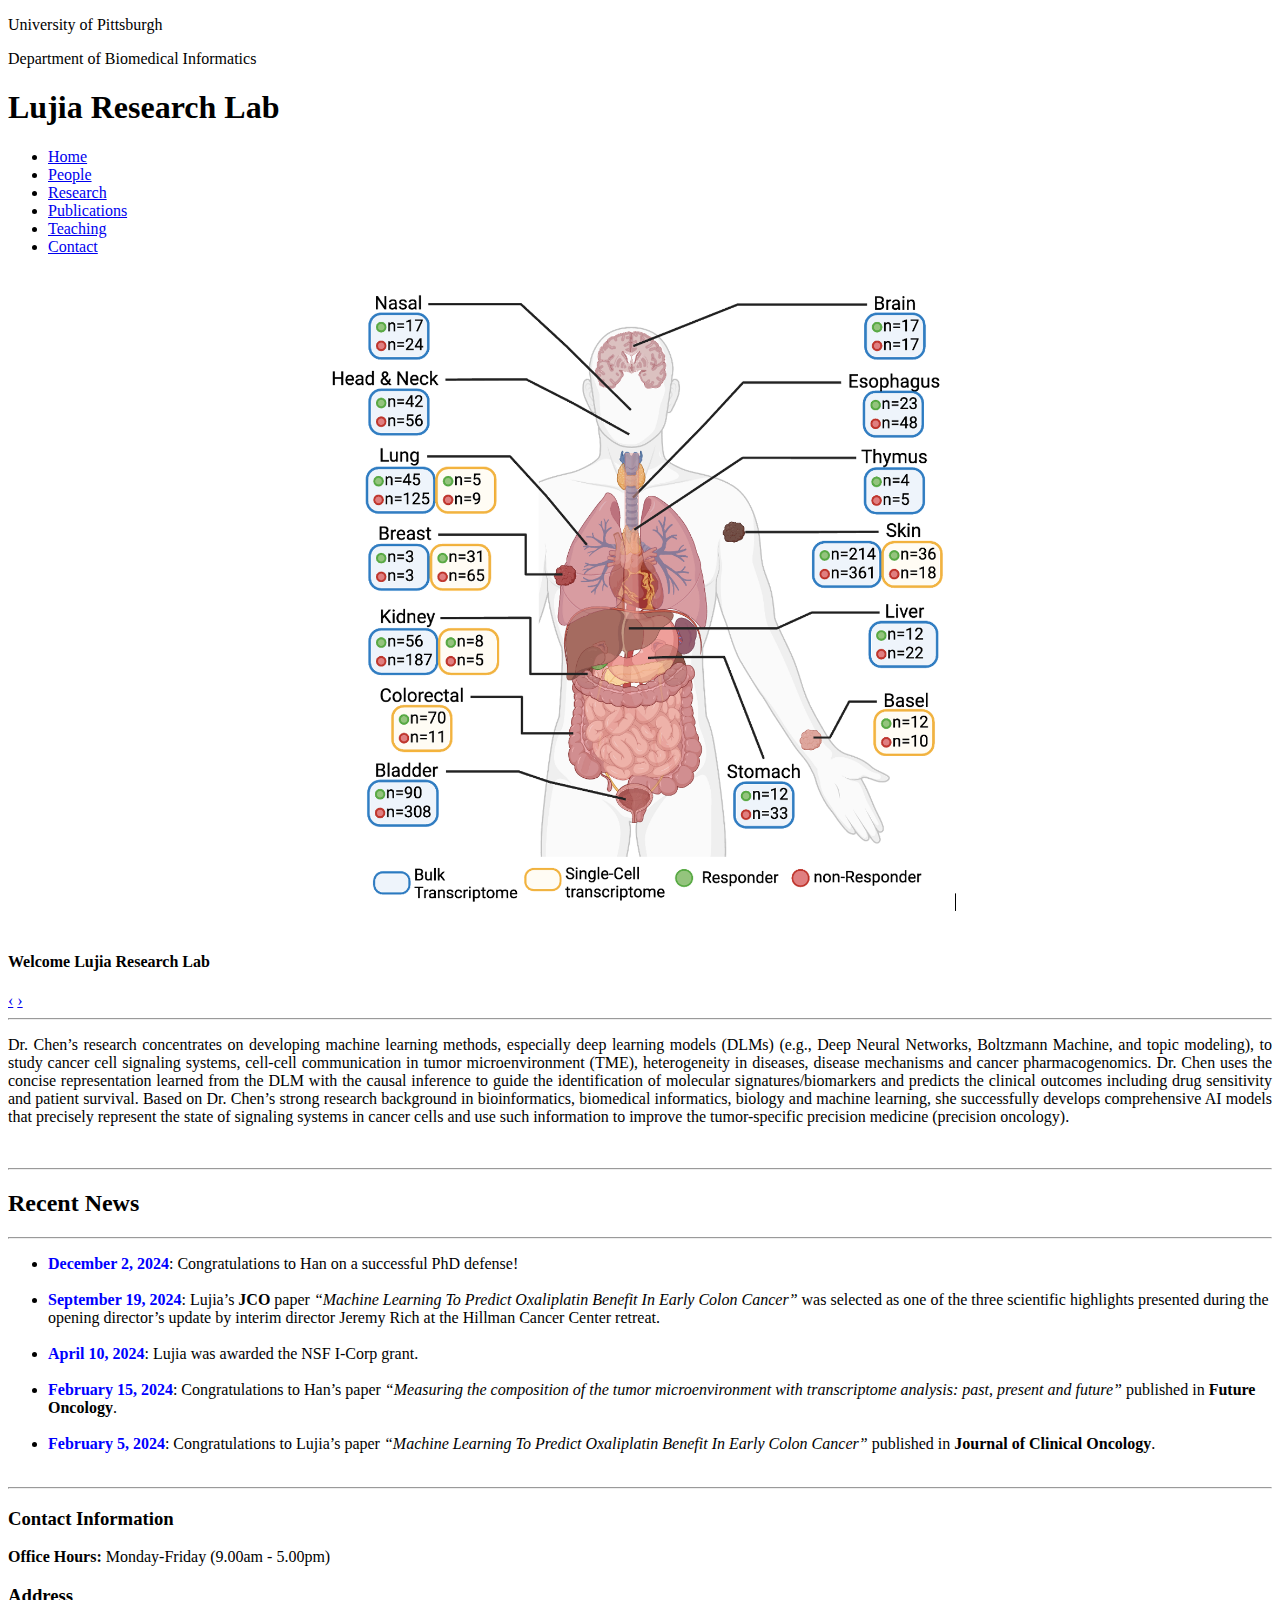
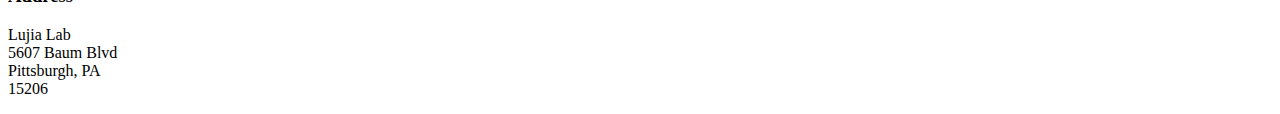
==== index.html @ 03060997 "clean up first version" ====
<!DOCTYPE html>
<html lang="en">
   <head>
      <meta charset="utf-8">
      <title>Lujia Research Lab </title>
      <meta name="viewport" content="width=device-width, initial-scale=1.0">
      <meta name="description" content="Research Lab, Home, University of Pittsburgh">
      <meta name="author" content="">
      <!-- Le styles -->
      <link href="css/bootstrap.min.css" rel="stylesheet">
      <link href="css/bootstrap-responsive.min.css" rel="stylesheet">
      <link href="css/theme.css" rel="stylesheet">
      <style>
         .highlight {
             color: blue;
             font-weight: bold;
         }
     </style>
   </head>
   <body>
      <div class="container">
         <header class="jumbotron subhead" id="overview">
            <p class="lead"> University of Pittsburgh </p>
            <p> Department of Biomedical Informatics</p>
            <h1>Lujia Research Lab</h1>
         </header>
         <div class="masthead">
            <div class="navbar">
               <div class="navbar-inner">
                  <div class="container">
                     <ul class="nav">
                        <li class="active"><a href="#">Home</a></li>
                        <li><a href="people.html">People</a></li>
                        <li><a href="research.html">Research</a></li>
                        <li><a href="publications.html">Publications</a></li>
                        <li><a href="teaching.html">Teaching</a></li>
                        <li><a href="contact.html">Contact</a></li>
                     </ul>
                  </div>
               </div>
            </div>
         </div>
         <div class="row-fluid">
            <div class="span12">
               <div id="main-carousel" class="carousel slide">
                  <div class="carousel-inner">
                     <div class="item active">
                        <div style="text-align: center;">
                           <img src="images/feature.png" class="carousel-image" alt="" style="width: 50%; height: auto;">
                        </div>                      
                        <div class="carousel-caption">
                           <h4>Welcome Lujia Research Lab</h4>
                           <!-- -->
                           <p></p>
                        </div>
                     </div>
                     <!-- <div class="item">
                        <img src="images/microscope-crop1.JPG" class="carousel-image" alt="">
                        <div class="carousel-caption">
                           <h4>Lab Photos</h4>
                           <p></p>
                        </div>
                     </div>
                     <div class="item">
                        <img src="images/building-crop1.JPG" class="carousel-image" alt="">
                        <div class="carousel-caption">
                           <h4>Main Building Photo</h4>
                           <p></p>
                        </div> -->
                     </div>
                  </div>
                  <a class="left carousel-control" href="#main-carousel" data-slide="prev">‹</a>
                  <a class="right carousel-control" href="#main-carousel" data-slide="next">›</a>
               </div>
            </div>
         </div>
         <hr>
         <div class="container-fluid">
            <div class="row-fluid marketing">
               <div class="span12">
                  <p style="text-align: justify;">
                     Dr. Chen’s research concentrates on developing
machine learning methods, especially deep learning
models (DLMs) (e.g., Deep Neural Networks,
Boltzmann Machine, and topic modeling), to study
cancer cell signaling systems, cell-cell communication
in tumor microenvironment (TME), heterogeneity in
diseases, disease mechanisms and cancer
pharmacogenomics. Dr. Chen uses the concise
representation learned from the DLM with the causal
inference to guide the identification of molecular
signatures/biomarkers and predicts the clinical
outcomes including drug sensitivity and patient survival.
Based on Dr. Chen’s strong research background in
bioinformatics, biomedical informatics, biology and
machine learning, she successfully develops
comprehensive AI models that precisely represent the
state of signaling systems in cancer cells and use such
information to improve the tumor-specific precision
medicine (precision oncology).
                  </p>
                  <br/>
               </div>
               <div class="row-fluid">
                  <hr>
                  <h2 class="centered">Recent News</h2>
                  <hr>
               </div>

               <!-- <div class="span4 feature-item">
                  <h5> <span class="date">April 20, 2019</span> </h5>
                  <h4 class="feature-heading">
                     <a href="https://unsplash.com/photos/rTZW4f02zY8">
                     Tincidunt tortor aliquam nulla facilisi. Nunc scelerisque viverra mauris in
                     </a>
                  </h4>
                  <hr>
                  <div class="centered">
                     <a href="https://unsplash.com/photos/rTZW4f02zY8">
                     <img src="thumbs/nasa-89125-unsplash.jpg" alt="">
                     </a>
                  </div>
                  <hr>
                  <p>
                     Read the paper 
                     <a href="https://unsplash.com/photos/rTZW4f02zY8">here</a>.
                     Consequat semper viverra nam libero justo laoreet. Commodo odio aenean sed adipiscing diam donec. 
                  </p>
                  <br/>
               </div> -->
               <!-- <div class="row-fluid">
                  <div class="span4 feature-item">
                     <h5> <span class="date">October 2, 2018</span> </h5>
                     <h4 class="feature-heading">
                        <a href="http://mechanical.illinois.edu/news/miljkovic-pleased-join-%E2%80%98powerhouse%E2%80%99-illinois">
                        Pretium lectus quam id leo in vitae turpis massa
                        <br/>
                        <br/>
                        </a>
                     </h4>
                     <hr>
                     <div class="centered">
                        <a href="https://unsplash.com/photos/WNk-f-TnZDw">
                        <img src="thumbs/rodolfo-cuadros-762364-unsplash.jpg" alt=""></a>
                     </div>
                     <hr>
                     <p> 
                        Tristique senectus et netus et malesuada. Sed viverra tellus in hac habitasse platea dictumst vestibulum rhoncus. 
                        Read it <a href="https://unsplash.com/photos/WNk-f-TnZDw">here</a>.
                     </p>
                     <br/>
                  </div>
               </div> -->

               <ul>
                  <li>
                      <span class="highlight">December 2, 2024</span>: Congratulations to Han on a successful PhD defense!
                  </li>
                  <br>
           <li>
            <span class="highlight">September 19, 2024</span>: Lujia’s <strong>JCO</strong> paper 
            <em>“Machine Learning To Predict Oxaliplatin Benefit In Early Colon Cancer”</em> was selected as one of the three scientific highlights presented during the opening director’s update by interim director Jeremy Rich at the Hillman Cancer Center retreat.
        </li>
        <br>
        <li>
         <span class="highlight">April 10, 2024</span>: Lujia was awarded the NSF I-Corp grant.
     </li>
     <br>
        <li>
         <span class="highlight">February 15, 2024</span>: Congratulations to Han’s paper 
         <em>“Measuring the composition of the tumor microenvironment with transcriptome analysis: past, present and future”</em> published in 
         <strong>Future Oncology</strong>.
     </li>
     <br>
        <li>
         <span class="highlight">February 5, 2024</span>: Congratulations to Lujia’s paper 
         <em>“Machine Learning To Predict Oxaliplatin Benefit In Early Colon Cancer”</em> published in 
         <strong>Journal of Clinical Oncology</strong>.
     </li>
     <br>
              </ul>




               <hr>
            </div>
         <!--    <div class="row-fluid">
               <div class="span4 feature-item">
                  <h4 class="feature-heading"><a href="https://unsplash.com/photos/QvbLjB9pHLM">Lorem ipsum dolor sit amet, consectetur adipiscing elit. Ut sit amet ultrices velit habitasse platea</a></h4>
                  <hr>
                  <div class="centered">
                     <a href="https://unsplash.com/photos/QvbLjB9pHLM"><img src="thumbs/ivanov-crop.JPG" alt=""></a>
                  </div>
                  <hr>
                  <p>Aecenas consectetur vestibulum orci ut vulputate. Aenean cursus finibus pulvinar <a href="https://unsplash.com/photos/QvbLjB9pHLM">here</a>. </p>
                  <br/>
               </div>
               <div class="span4 feature-item">
                  <h4 class="feature-heading"><a href="https://unsplash.com/photos/lQGJCMY5qcM">Maecenas placerat ullamcorper eros a vehicula. Duis mollis tortor ut elit elementum</a></h4>
                  <hr>
                  <div class="centered">
                     <a href="https://unsplash.com/photos/lQGJCMY5qcM"><img src="thumbs/beaker-crop.JPG" alt=""></a>
                  </div>
                  <hr>
                  <p>Read the paper <a href="https://unsplash.com/photos/lQGJCMY5qcM">here</a> </p>
               </div>
               <div class="span4 feature-item">
                  <h4 class="feature-heading"><a href="https://unsplash.com/photos/QCbZ4ASLhM8">Fusce tempor placerat felis, et placerat sapien lacinia sit amet<br/><br/><br/></a></h4>
                  <hr>
                  <div class="centered">
                     <a href="https://unsplash.com/photos/QCbZ4ASLhM8"><img src="thumbs/sato-chart.JPG" alt=""></a>
                  </div>
                  <hr>
                  <p> Aenean posuere, nulla ut placerat fringilla, dolor dolor pellentesque metus. Read the paper <a href="https://unsplash.com/photos/QCbZ4ASLhM8">here</a>.</p>
                  <br/>
                  <br/>
                  <br/>
               </div>
            </div>
         </div>
      </div> -->
      <footer id="footer">  <!--#E8E3DF -->
         <div class="container-fluid">
            <div class="row-fluid">
               <div class="span6">
                  <h3>Contact Information</h3>
                  <p><b>Office Hours: </b>Monday-Friday (9.00am - 5.00pm)</p>
                  <!-- <a href="mailto:your.email@uni.edu">Email</a> -->
               </div>
               <!-- <div class="span2">
                  <a href="https://mybrandnewlogo.com/"><img src = "thumbs/generic-logo.JPG" alt="research-lab-logo"/></a>
               </div> -->
               <div class="span6">
                  <h3>Address</h3>
                  <p>Lujia Lab<br>
                     5607 Baum Blvd<br>
                     Pittsburgh, PA<br>
                     15206
                  </p>
               </div>
            </div>
         </div>
      </footer>

      <!-- Javascript files -->
      <script src="js/jquery-1.9.1.min.js"></script>
      <script src="js/bootstrap.min.js"></script>
      <script> $('#main-carousel').carousel(); </script>
   </body>
</html>
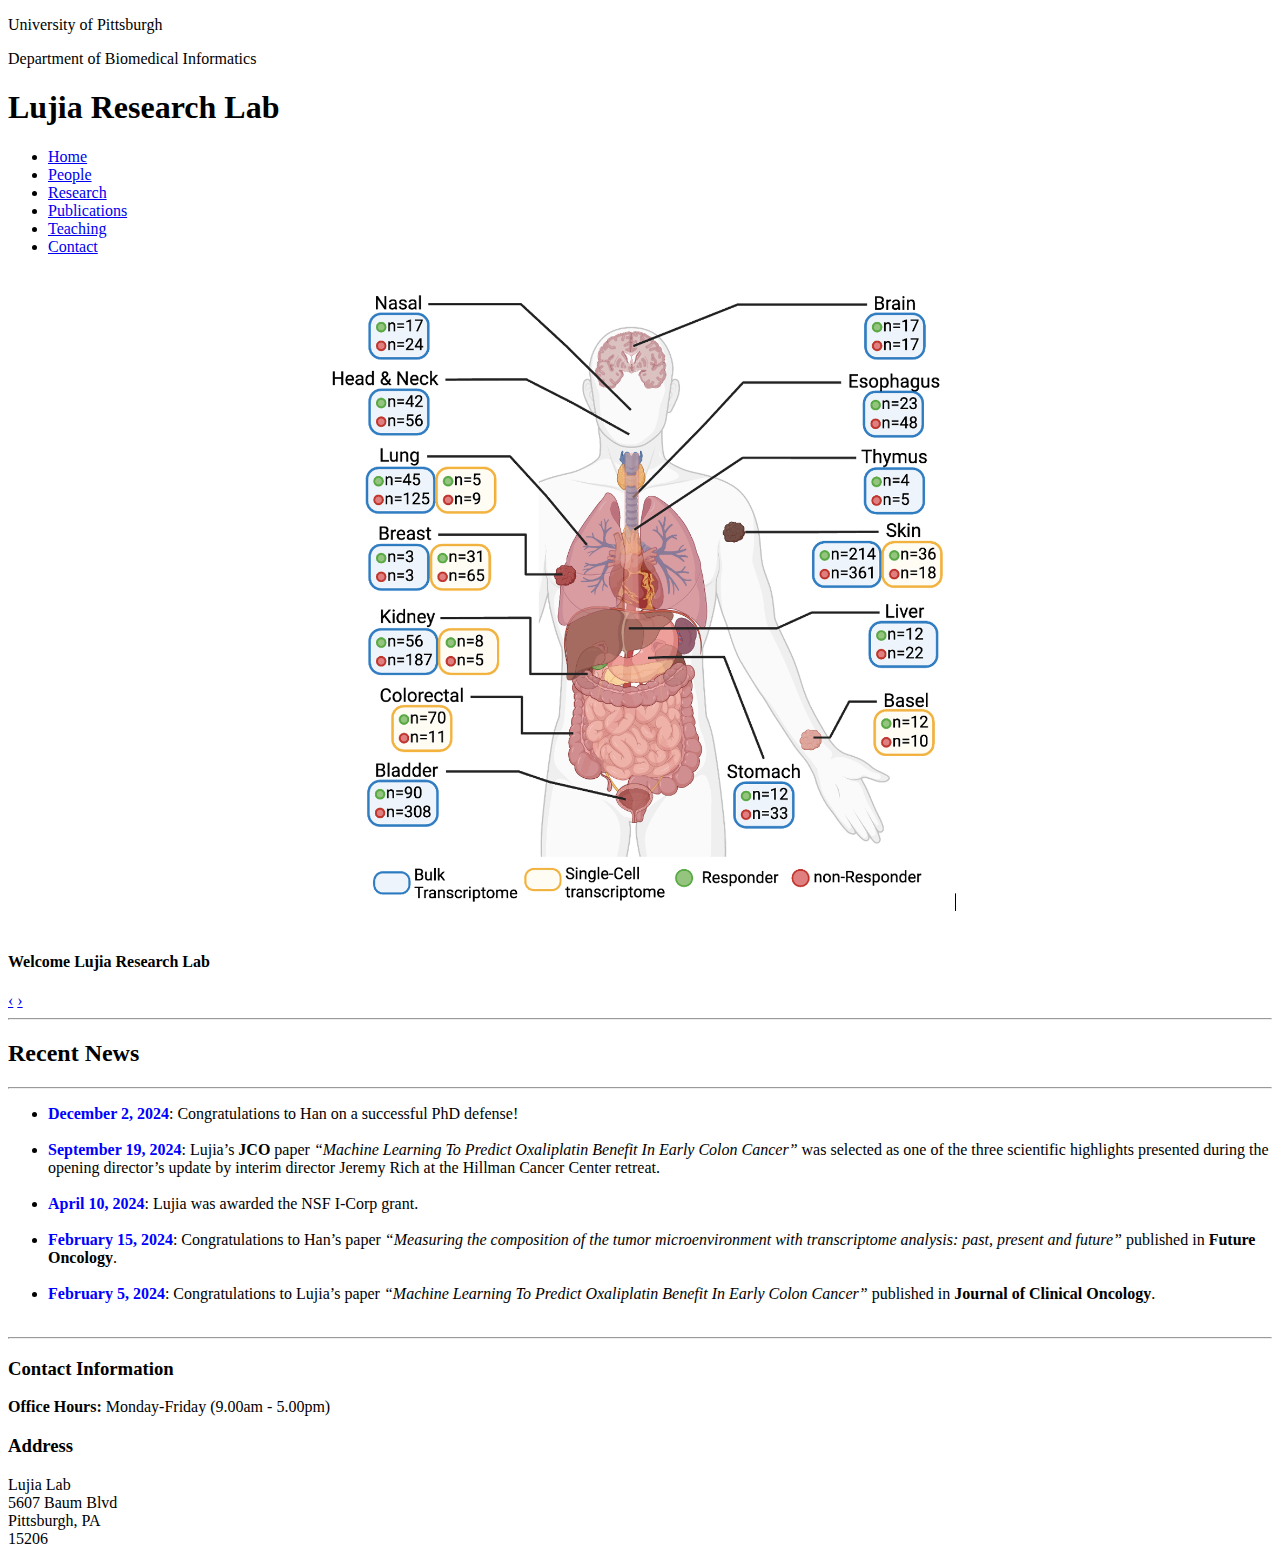
==== commit 14beb984: "minor change for index" ====
--- a/index.html
+++ b/index.html
@@ -74,33 +74,10 @@
                </div>
             </div>
          </div>
-         <hr>
+       
          <div class="container-fluid">
             <div class="row-fluid marketing">
-               <div class="span12">
-                  <p style="text-align: justify;">
-                     Dr. Chen’s research concentrates on developing
-machine learning methods, especially deep learning
-models (DLMs) (e.g., Deep Neural Networks,
-Boltzmann Machine, and topic modeling), to study
-cancer cell signaling systems, cell-cell communication
-in tumor microenvironment (TME), heterogeneity in
-diseases, disease mechanisms and cancer
-pharmacogenomics. Dr. Chen uses the concise
-representation learned from the DLM with the causal
-inference to guide the identification of molecular
-signatures/biomarkers and predicts the clinical
-outcomes including drug sensitivity and patient survival.
-Based on Dr. Chen’s strong research background in
-bioinformatics, biomedical informatics, biology and
-machine learning, she successfully develops
-comprehensive AI models that precisely represent the
-state of signaling systems in cancer cells and use such
-information to improve the tumor-specific precision
-medicine (precision oncology).
-                  </p>
-                  <br/>
-               </div>
+
                <div class="row-fluid">
                   <hr>
                   <h2 class="centered">Recent News</h2>
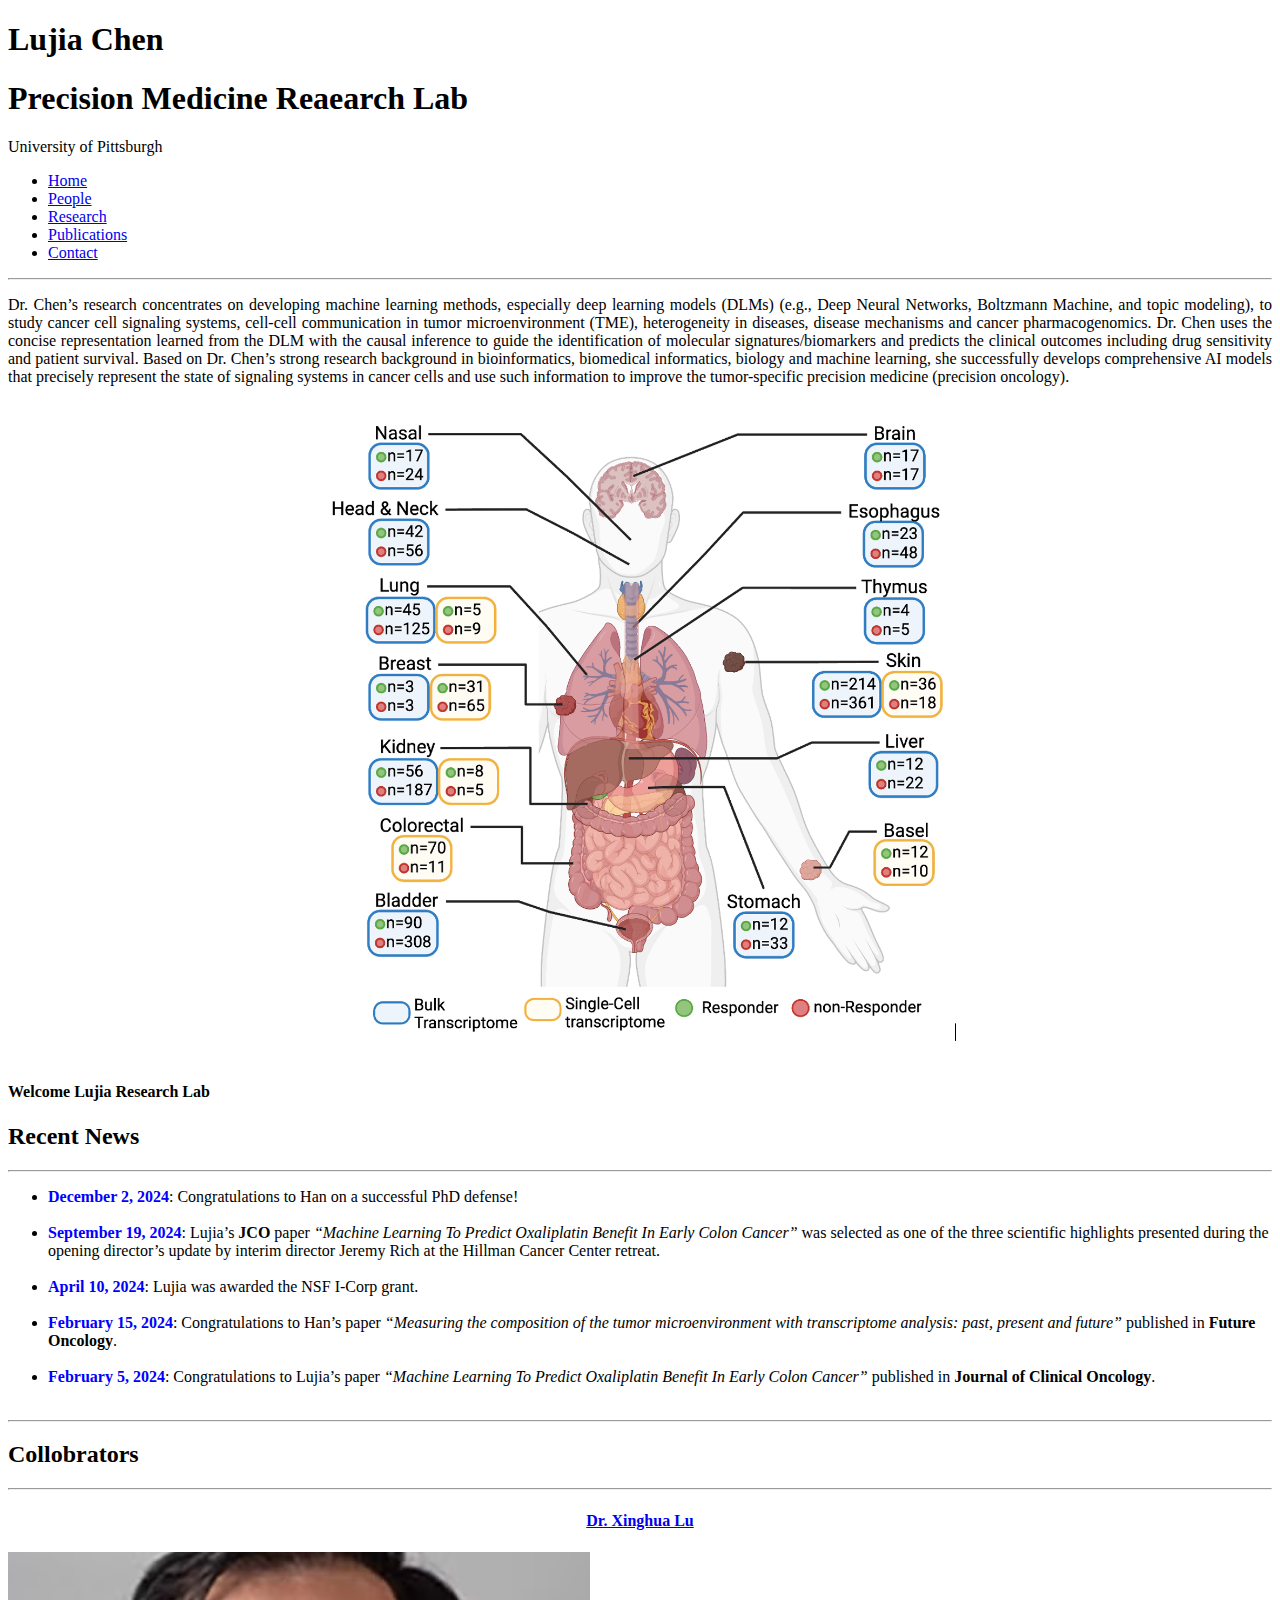
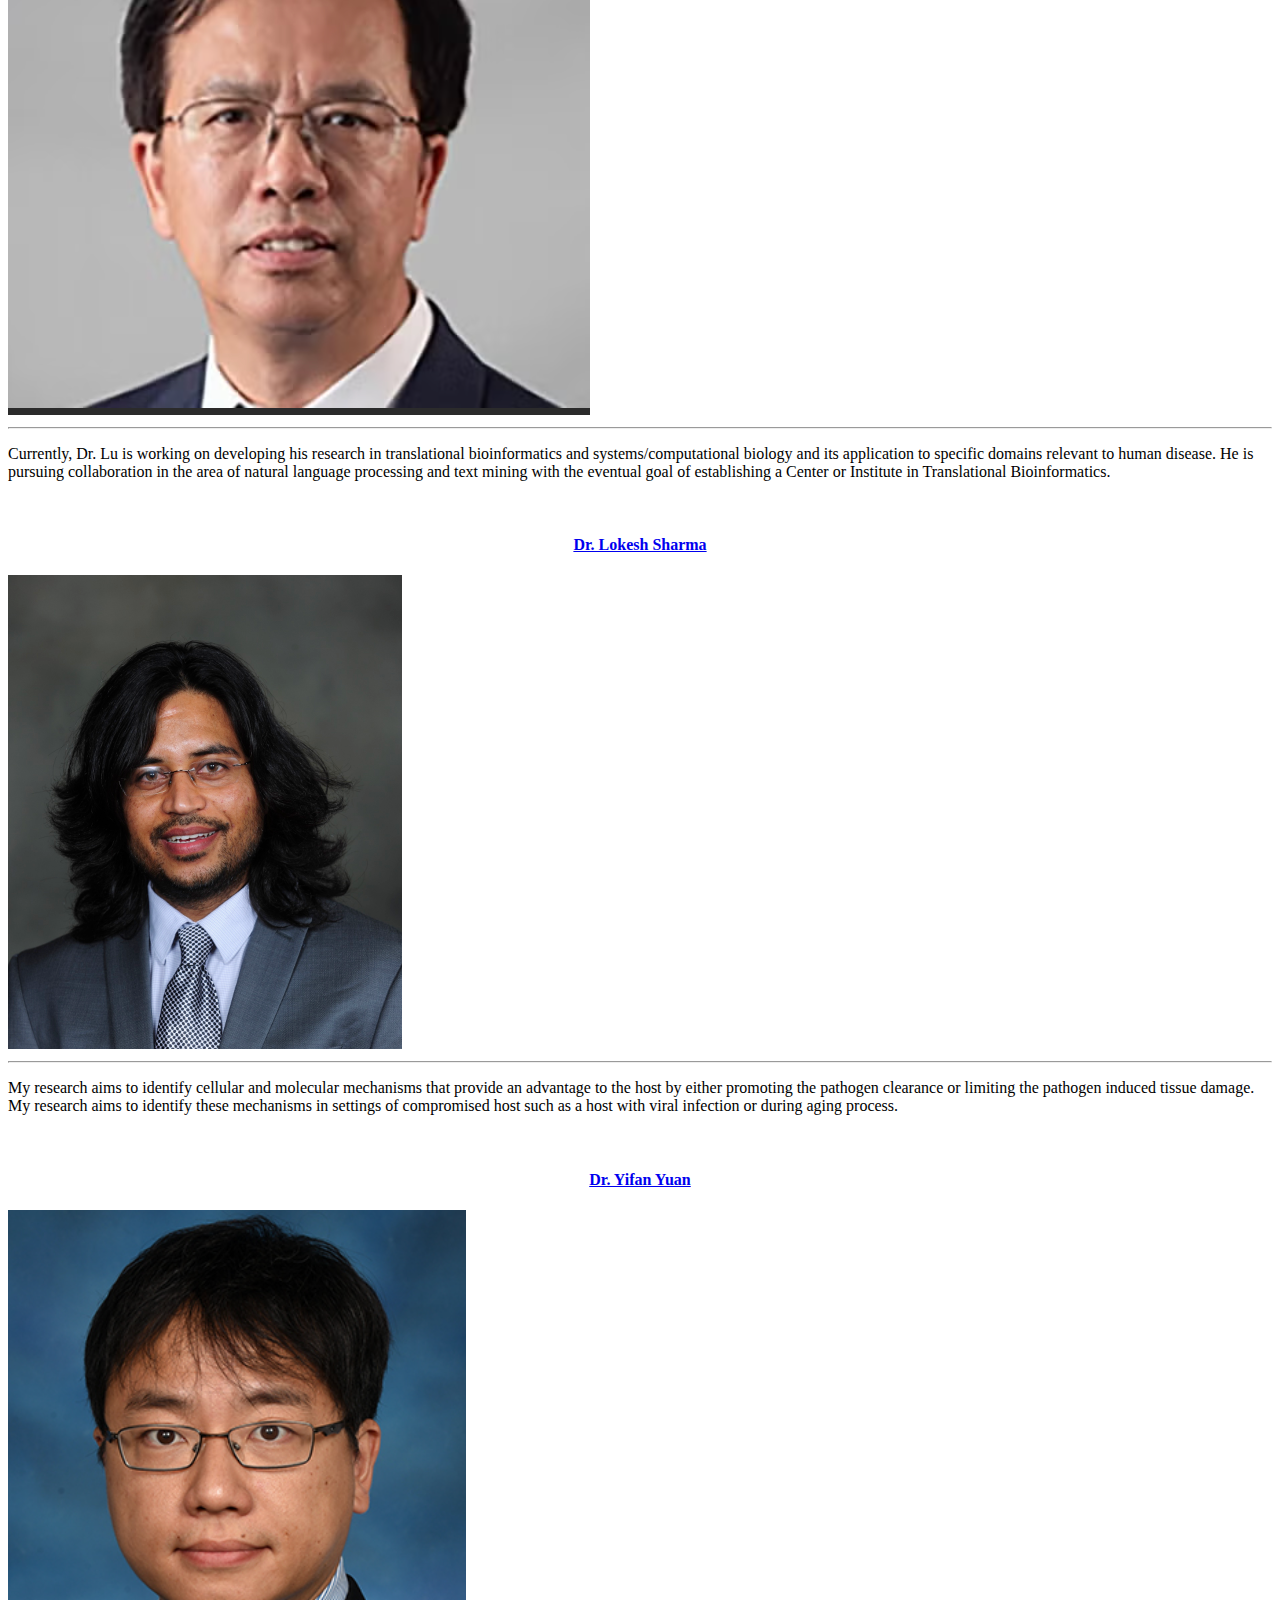
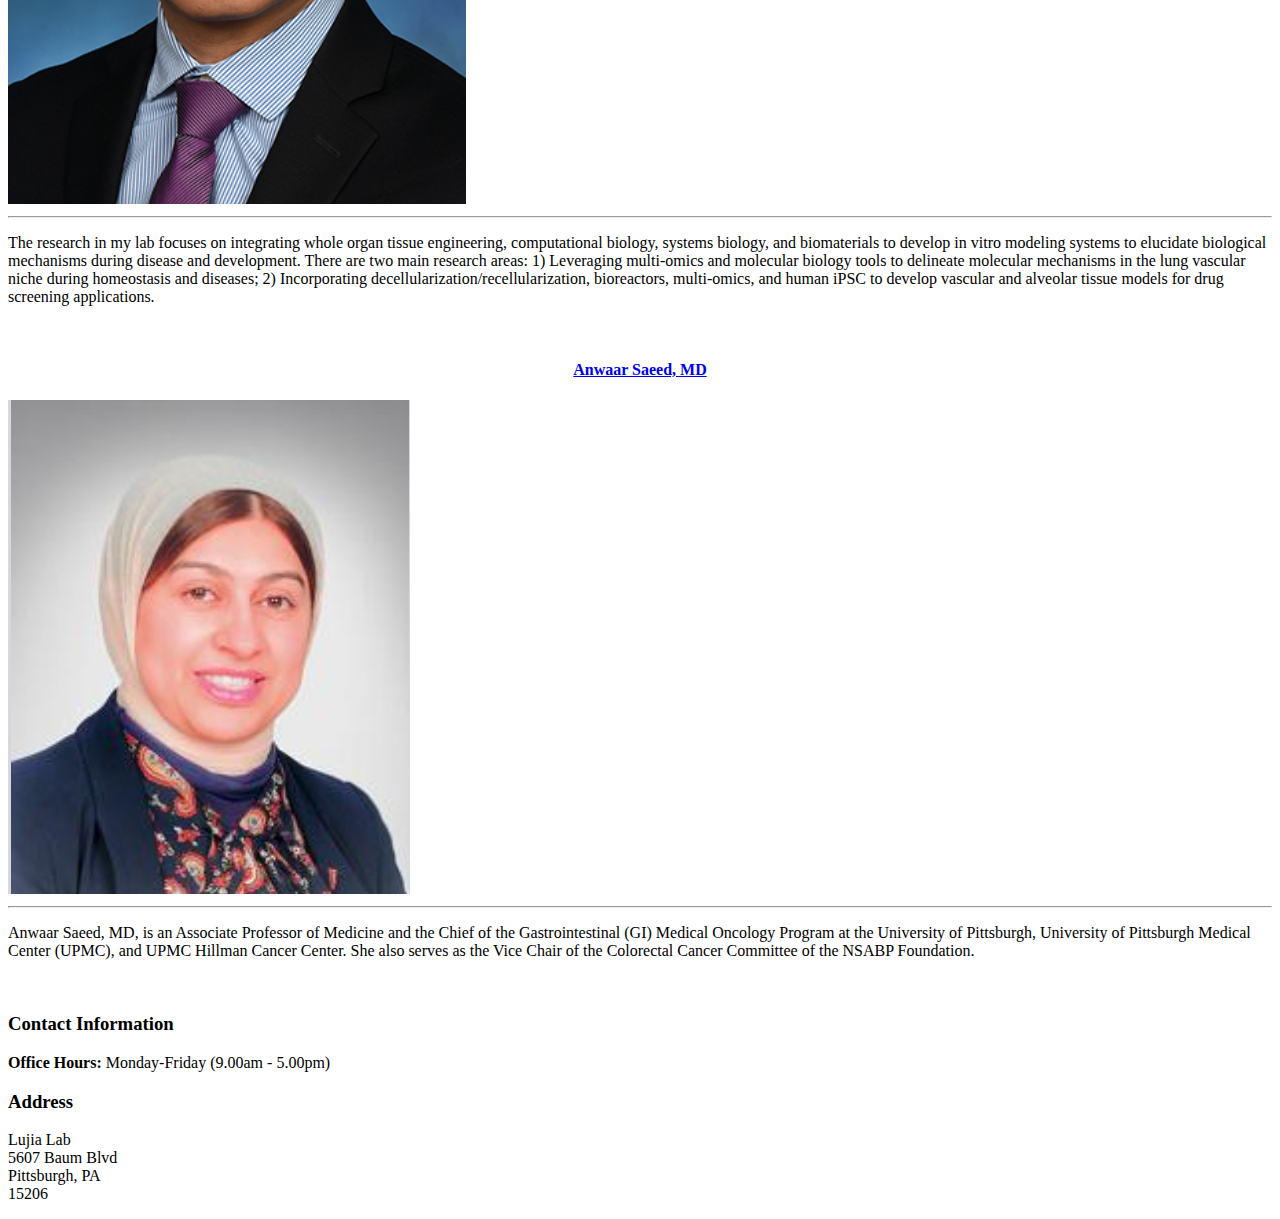
==== commit a8900e9d: "update" ====
--- a/index.html
+++ b/index.html
@@ -20,9 +20,9 @@
    <body>
       <div class="container">
          <header class="jumbotron subhead" id="overview">
+            <h1> Lujia Chen</h1>
+            <h1>Precision Medicine Reaearch Lab</h1>
             <p class="lead"> University of Pittsburgh </p>
-            <p> Department of Biomedical Informatics</p>
-            <h1>Lujia Research Lab</h1>
          </header>
          <div class="masthead">
             <div class="navbar">
@@ -33,13 +33,45 @@
                         <li><a href="people.html">People</a></li>
                         <li><a href="research.html">Research</a></li>
                         <li><a href="publications.html">Publications</a></li>
-                        <li><a href="teaching.html">Teaching</a></li>
+                        <!-- <li><a href="teaching.html">Teaching</a></li> -->
                         <li><a href="contact.html">Contact</a></li>
                      </ul>
                   </div>
                </div>
             </div>
          </div>
+      <div>
+         <hr>
+         <!-- <div class="row-fluid">
+            <h2 class="centered">Overview</h2>
+            <hr>
+         </div> -->
+         <p style="text-align: justify;">
+            Dr. Chen’s research concentrates on developing
+machine learning methods, especially deep learning
+models (DLMs) (e.g., Deep Neural Networks,
+Boltzmann Machine, and topic modeling), to study
+cancer cell signaling systems, cell-cell communication
+in tumor microenvironment (TME), heterogeneity in
+diseases, disease mechanisms and cancer
+pharmacogenomics. Dr. Chen uses the concise
+representation learned from the DLM with the causal
+inference to guide the identification of molecular
+signatures/biomarkers and predicts the clinical
+outcomes including drug sensitivity and patient survival.
+Based on Dr. Chen’s strong research background in
+bioinformatics, biomedical informatics, biology and
+machine learning, she successfully develops
+comprehensive AI models that precisely represent the
+state of signaling systems in cancer cells and use such
+information to improve the tumor-specific precision
+medicine (precision oncology).
+         </p>
+
+
+         
+      </div>
+
          <div class="row-fluid">
             <div class="span12">
                <div id="main-carousel" class="carousel slide">
@@ -69,8 +101,8 @@
                         </div> -->
                      </div>
                   </div>
-                  <a class="left carousel-control" href="#main-carousel" data-slide="prev">‹</a>
-                  <a class="right carousel-control" href="#main-carousel" data-slide="next">›</a>
+                  <!-- <a class="left carousel-control" href="#main-carousel" data-slide="prev">‹</a>
+                  <a class="right carousel-control" href="#main-carousel" data-slide="next">›</a> -->
                </div>
             </div>
          </div>
@@ -79,7 +111,7 @@
             <div class="row-fluid marketing">
 
                <div class="row-fluid">
-                  <hr>
+                
                   <h2 class="centered">Recent News</h2>
                   <hr>
                </div>
@@ -162,41 +194,72 @@
 
                <hr>
             </div>
-         <!--    <div class="row-fluid">
+
+
+            <div class="row-fluid">
+               
+               <h2 class="centered">Collobrators</h2>
+               <hr>
+            </div>
+            <div class="row-fluid">
                <div class="span4 feature-item">
-                  <h4 class="feature-heading"><a href="https://unsplash.com/photos/QvbLjB9pHLM">Lorem ipsum dolor sit amet, consectetur adipiscing elit. Ut sit amet ultrices velit habitasse platea</a></h4>
-                  <hr>
+                  <h4 class="feature-heading" style="text-align: center;"><a href="https://www.sci.pitt.edu/people/xinghua-lu">Dr. Xinghua Lu</a></h4>
+                  
                   <div class="centered">
-                     <a href="https://unsplash.com/photos/QvbLjB9pHLM"><img src="thumbs/ivanov-crop.JPG" alt=""></a>
-                  </div>
-                  <hr>
-                  <p>Aecenas consectetur vestibulum orci ut vulputate. Aenean cursus finibus pulvinar <a href="https://unsplash.com/photos/QvbLjB9pHLM">here</a>. </p>
+                     <a href="https://www.sci.pitt.edu/people/xinghua-lu"><img src="thumbs/xinghua.png" alt=""></a>
+                  </div>
+                  <hr>
+                  <p style="text-align: left">Currently, Dr. Lu is working on developing his research in translational bioinformatics and systems/computational biology and its application to specific domains relevant to human disease. He is pursuing collaboration in the area of natural language processing and text mining with the eventual goal of establishing a Center or Institute in Translational Bioinformatics.</p>
                   <br/>
                </div>
-               <div class="span4 feature-item">
-                  <h4 class="feature-heading"><a href="https://unsplash.com/photos/lQGJCMY5qcM">Maecenas placerat ullamcorper eros a vehicula. Duis mollis tortor ut elit elementum</a></h4>
-                  <hr>
-                  <div class="centered">
-                     <a href="https://unsplash.com/photos/lQGJCMY5qcM"><img src="thumbs/beaker-crop.JPG" alt=""></a>
-                  </div>
-                  <hr>
-                  <p>Read the paper <a href="https://unsplash.com/photos/lQGJCMY5qcM">here</a> </p>
-               </div>
-               <div class="span4 feature-item">
-                  <h4 class="feature-heading"><a href="https://unsplash.com/photos/QCbZ4ASLhM8">Fusce tempor placerat felis, et placerat sapien lacinia sit amet<br/><br/><br/></a></h4>
-                  <hr>
-                  <div class="centered">
-                     <a href="https://unsplash.com/photos/QCbZ4ASLhM8"><img src="thumbs/sato-chart.JPG" alt=""></a>
-                  </div>
-                  <hr>
-                  <p> Aenean posuere, nulla ut placerat fringilla, dolor dolor pellentesque metus. Read the paper <a href="https://unsplash.com/photos/QCbZ4ASLhM8">here</a>.</p>
-                  <br/>
-                  <br/>
-                  <br/>
-               </div>
-            </div>
-         </div>
-      </div> -->
+
+               <div class="row-fluid">
+                  <div class="span4 feature-item">
+                     <h4 class="feature-heading" style="text-align: center;"><a href="https://profiles.dom.pitt.edu/paccm/faculty_info.aspx/Sharma7470">Dr. Lokesh Sharma</a></h4>
+                     
+                     <div class="centered">
+                        <a href="https://profiles.dom.pitt.edu/paccm/faculty_info.aspx/Sharma7470"><img src="thumbs/sh.png" alt=""></a>
+                     </div>
+                     <hr>
+                     <p style="text-align: left">My research aims to identify cellular and molecular mechanisms that provide an advantage to the host by either promoting the pathogen clearance or limiting the pathogen induced tissue damage. My research aims to identify these mechanisms in settings of compromised host such as a host with viral infection or during aging process.</p>
+                     <br/>
+                  </div>
+
+
+                  <div class="row-fluid">
+                     <div class="span4 feature-item">
+                        <h4 class="feature-heading" style="text-align: center;"><a href="https://www.medschool.umaryland.edu/profiles/yuan-yifan/">Dr. Yifan Yuan</a></h4>
+                        
+                        <div class="centered">
+                           <a href="https://www.medschool.umaryland.edu/profiles/yuan-yifan/"><img src="thumbs/yifan.png" alt=""></a>
+                        </div>
+                        <hr>
+                        <p style="text-align: left">The research in my lab focuses on integrating whole organ tissue engineering, computational biology, systems biology, and biomaterials to develop in vitro modeling systems to elucidate biological mechanisms during disease and development. There are two main research areas: 1) Leveraging multi-omics and molecular biology tools to delineate molecular mechanisms in the lung vascular niche during homeostasis and diseases; 2) Incorporating decellularization/recellularization, bioreactors, multi-omics, and human iPSC to develop vascular and alveolar tissue models for drug screening applications.</p>
+                        <br/>
+                     </div>
+                     
+                     <div class="row-fluid">
+                        <div class="span4 feature-item">
+                           <h4 class="feature-heading" style="text-align: center;"><a href="https://profiles.dom.pitt.edu/oncology/faculty_info.aspx/Saeed7399">Anwaar Saeed, MD</a></h4>
+                           
+                           <div class="centered">
+                              <a href="https://profiles.dom.pitt.edu/oncology/faculty_info.aspx/Saeed7399"><img src="thumbs/md.png" alt=""></a>
+                           </div>
+                           <hr>
+                           <p style="text-align: left">Anwaar Saeed, MD, is an Associate Professor of Medicine and the Chief of the Gastrointestinal (GI) Medical Oncology Program at the University of Pittsburgh, University of Pittsburgh Medical Center (UPMC), and UPMC Hillman Cancer Center. She also serves as the Vice Chair of the Colorectal Cancer Committee of the NSABP Foundation.</p>
+                           <br/>
+                        </div>
+
+
+
+               
+               
+            </div>
+         </div>
+      </div>
+
+
+
       <footer id="footer">  <!--#E8E3DF -->
          <div class="container-fluid">
             <div class="row-fluid">
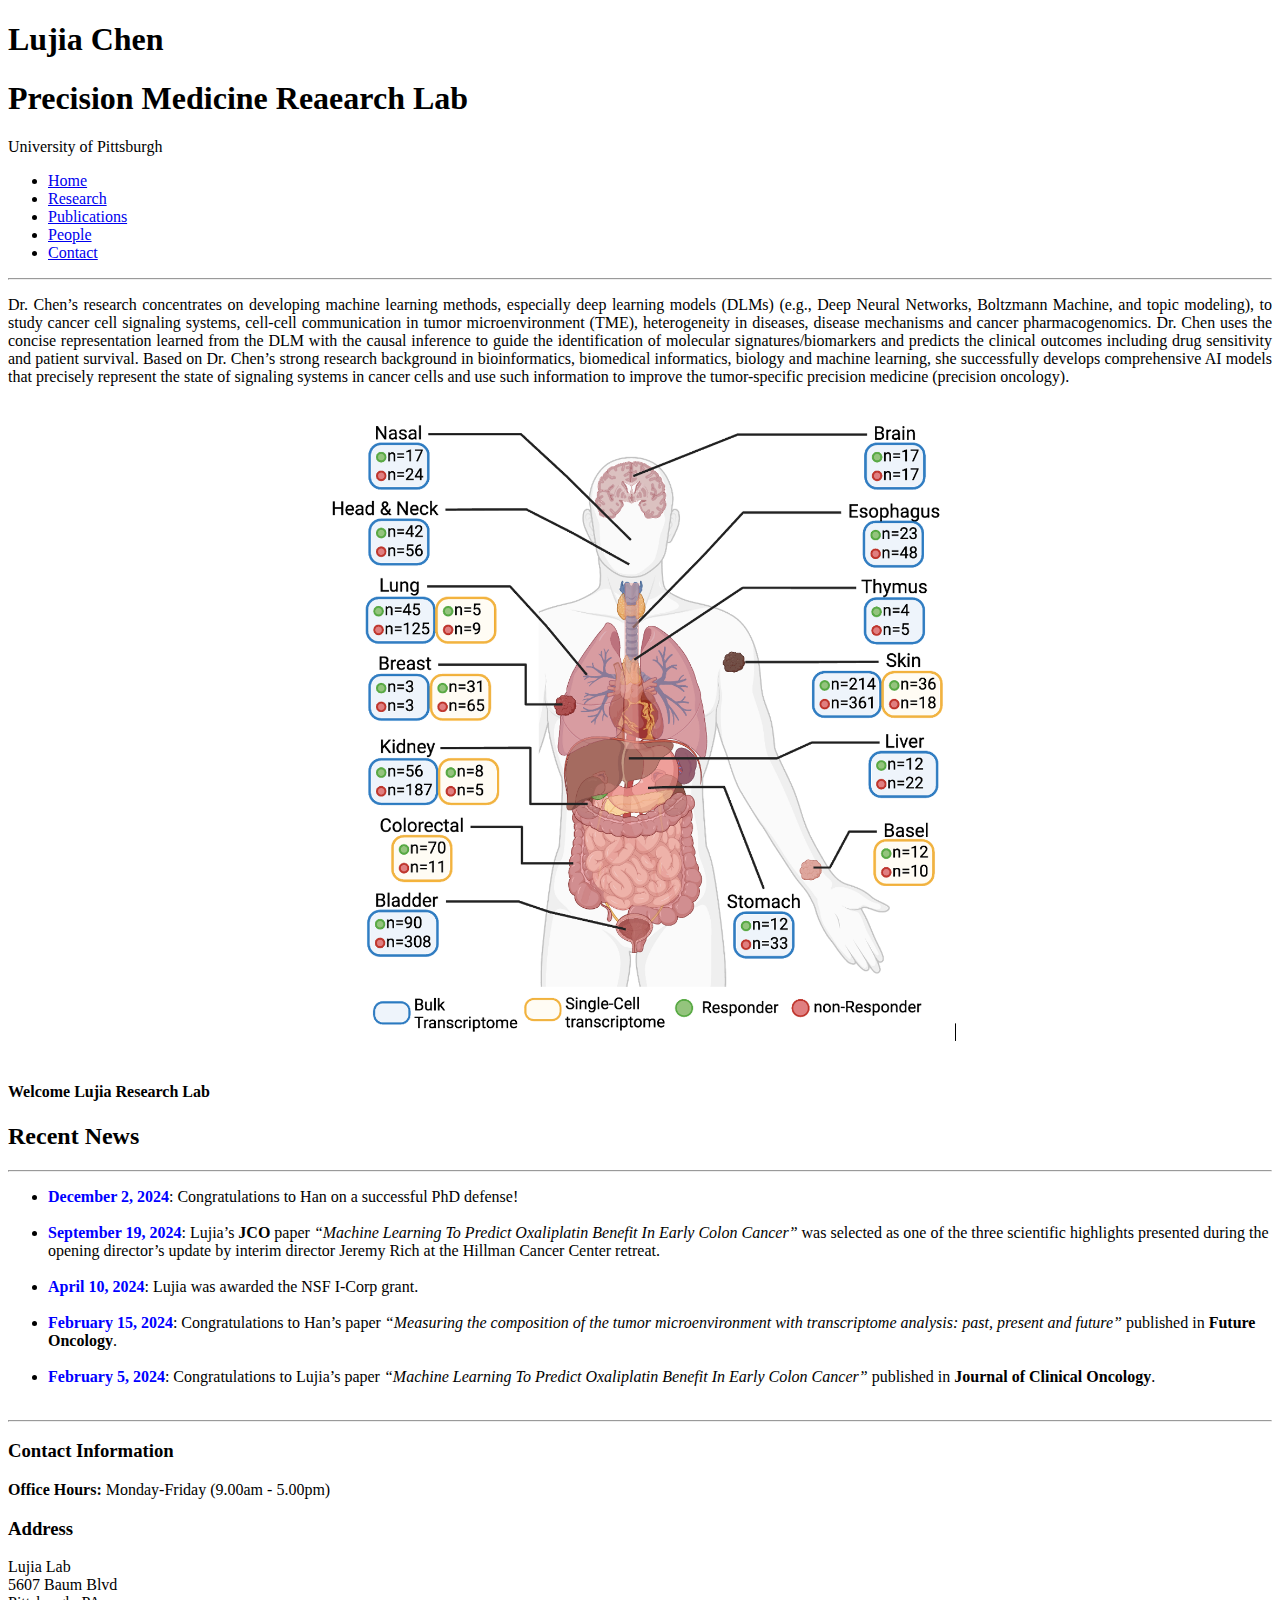
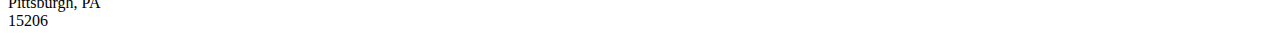
==== commit 17cc10c6: "update" ====
--- a/index.html
+++ b/index.html
@@ -30,10 +30,11 @@
                   <div class="container">
                      <ul class="nav">
                         <li class="active"><a href="#">Home</a></li>
-                        <li><a href="people.html">People</a></li>
+                        
                         <li><a href="research.html">Research</a></li>
                         <li><a href="publications.html">Publications</a></li>
                         <!-- <li><a href="teaching.html">Teaching</a></li> -->
+                        <li><a href="people.html">People</a></li>
                         <li><a href="contact.html">Contact</a></li>
                      </ul>
                   </div>
@@ -196,7 +197,7 @@
             </div>
 
 
-            <div class="row-fluid">
+            <!-- <div class="row-fluid">
                
                <h2 class="centered">Collobrators</h2>
                <hr>
@@ -256,7 +257,7 @@
                
             </div>
          </div>
-      </div>
+      </div> -->
 
 
 
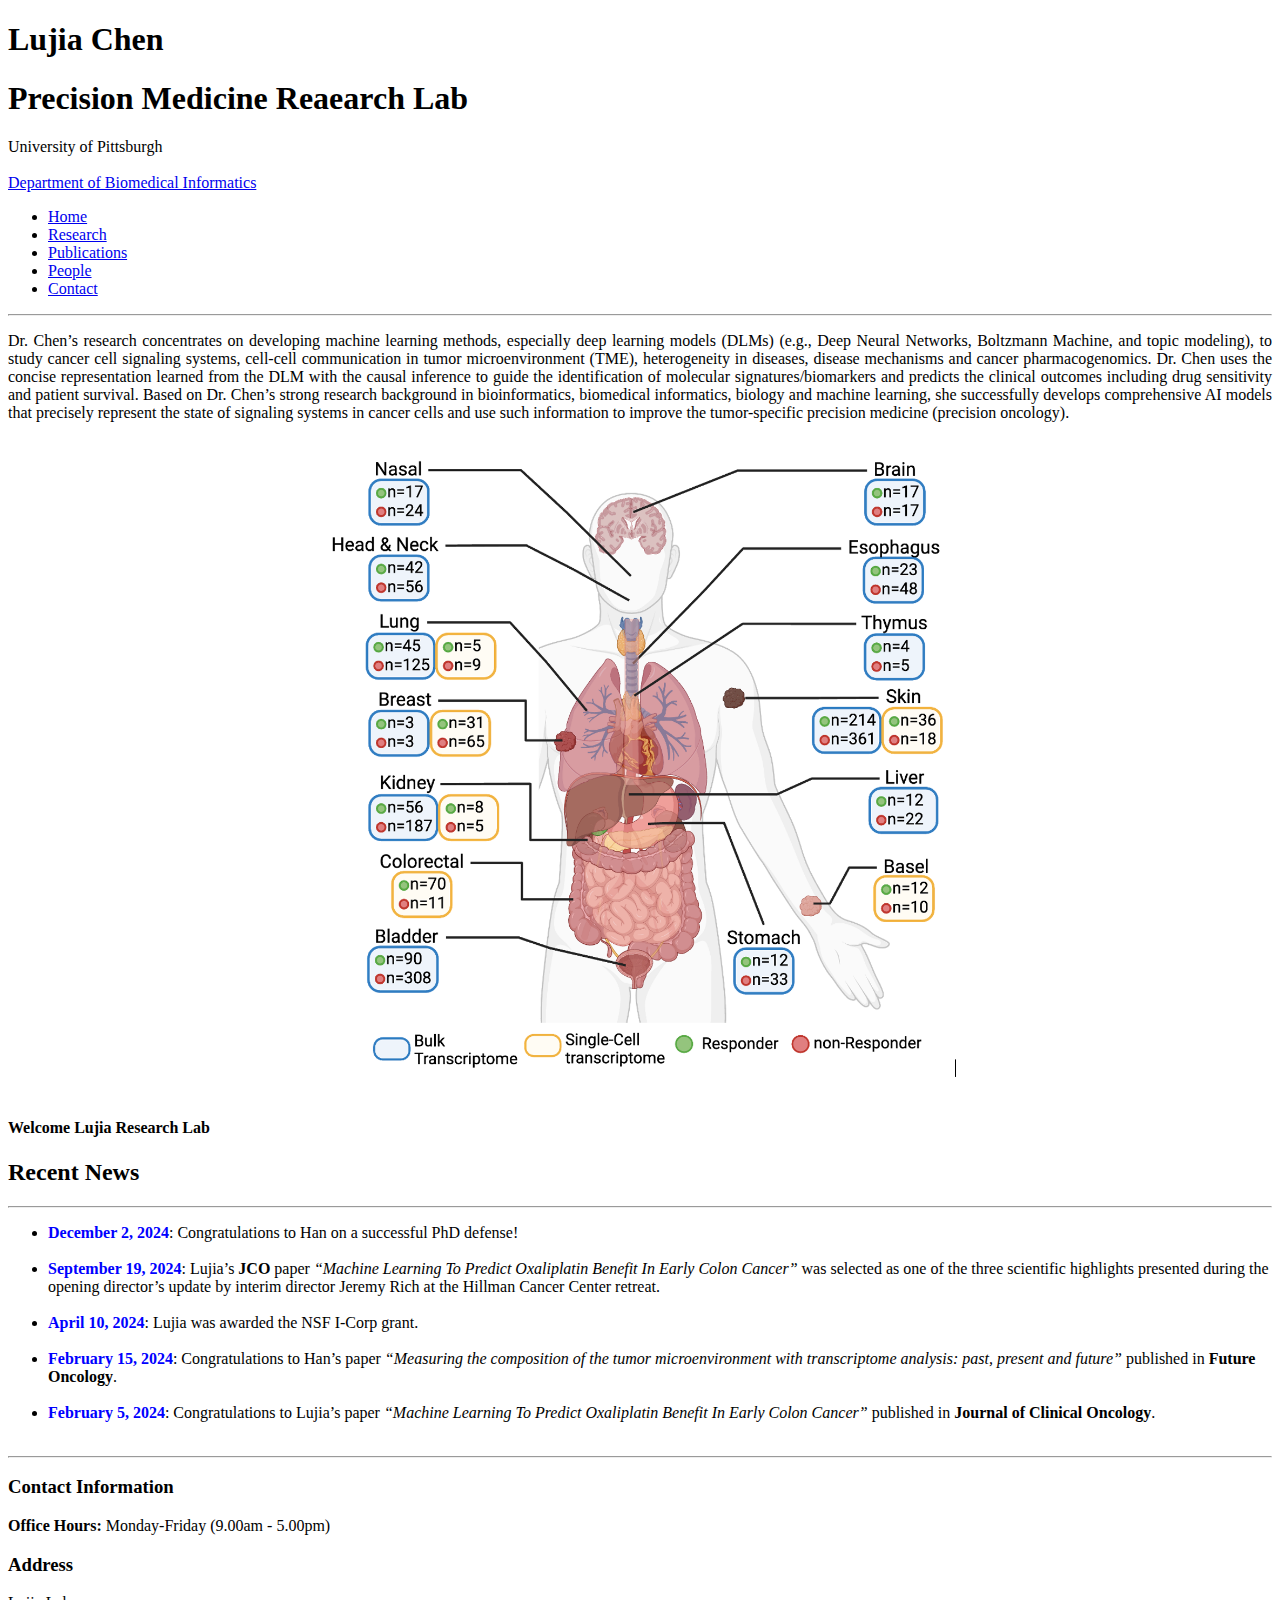
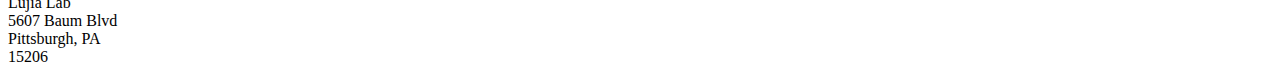
==== commit d2ffdf95: "small title change" ====
--- a/index.html
+++ b/index.html
@@ -22,15 +22,17 @@
          <header class="jumbotron subhead" id="overview">
             <h1> Lujia Chen</h1>
             <h1>Precision Medicine Reaearch Lab</h1>
-            <p class="lead"> University of Pittsburgh </p>
+            
+            <p class="lead"> University of Pittsburgh <br> <br> <a href="https://www.dbmi.pitt.edu/">Department of Biomedical Informatics</a> </p>
+            
          </header>
+         
          <div class="masthead">
             <div class="navbar">
                <div class="navbar-inner">
                   <div class="container">
                      <ul class="nav">
                         <li class="active"><a href="#">Home</a></li>
-                        
                         <li><a href="research.html">Research</a></li>
                         <li><a href="publications.html">Publications</a></li>
                         <!-- <li><a href="teaching.html">Teaching</a></li> -->
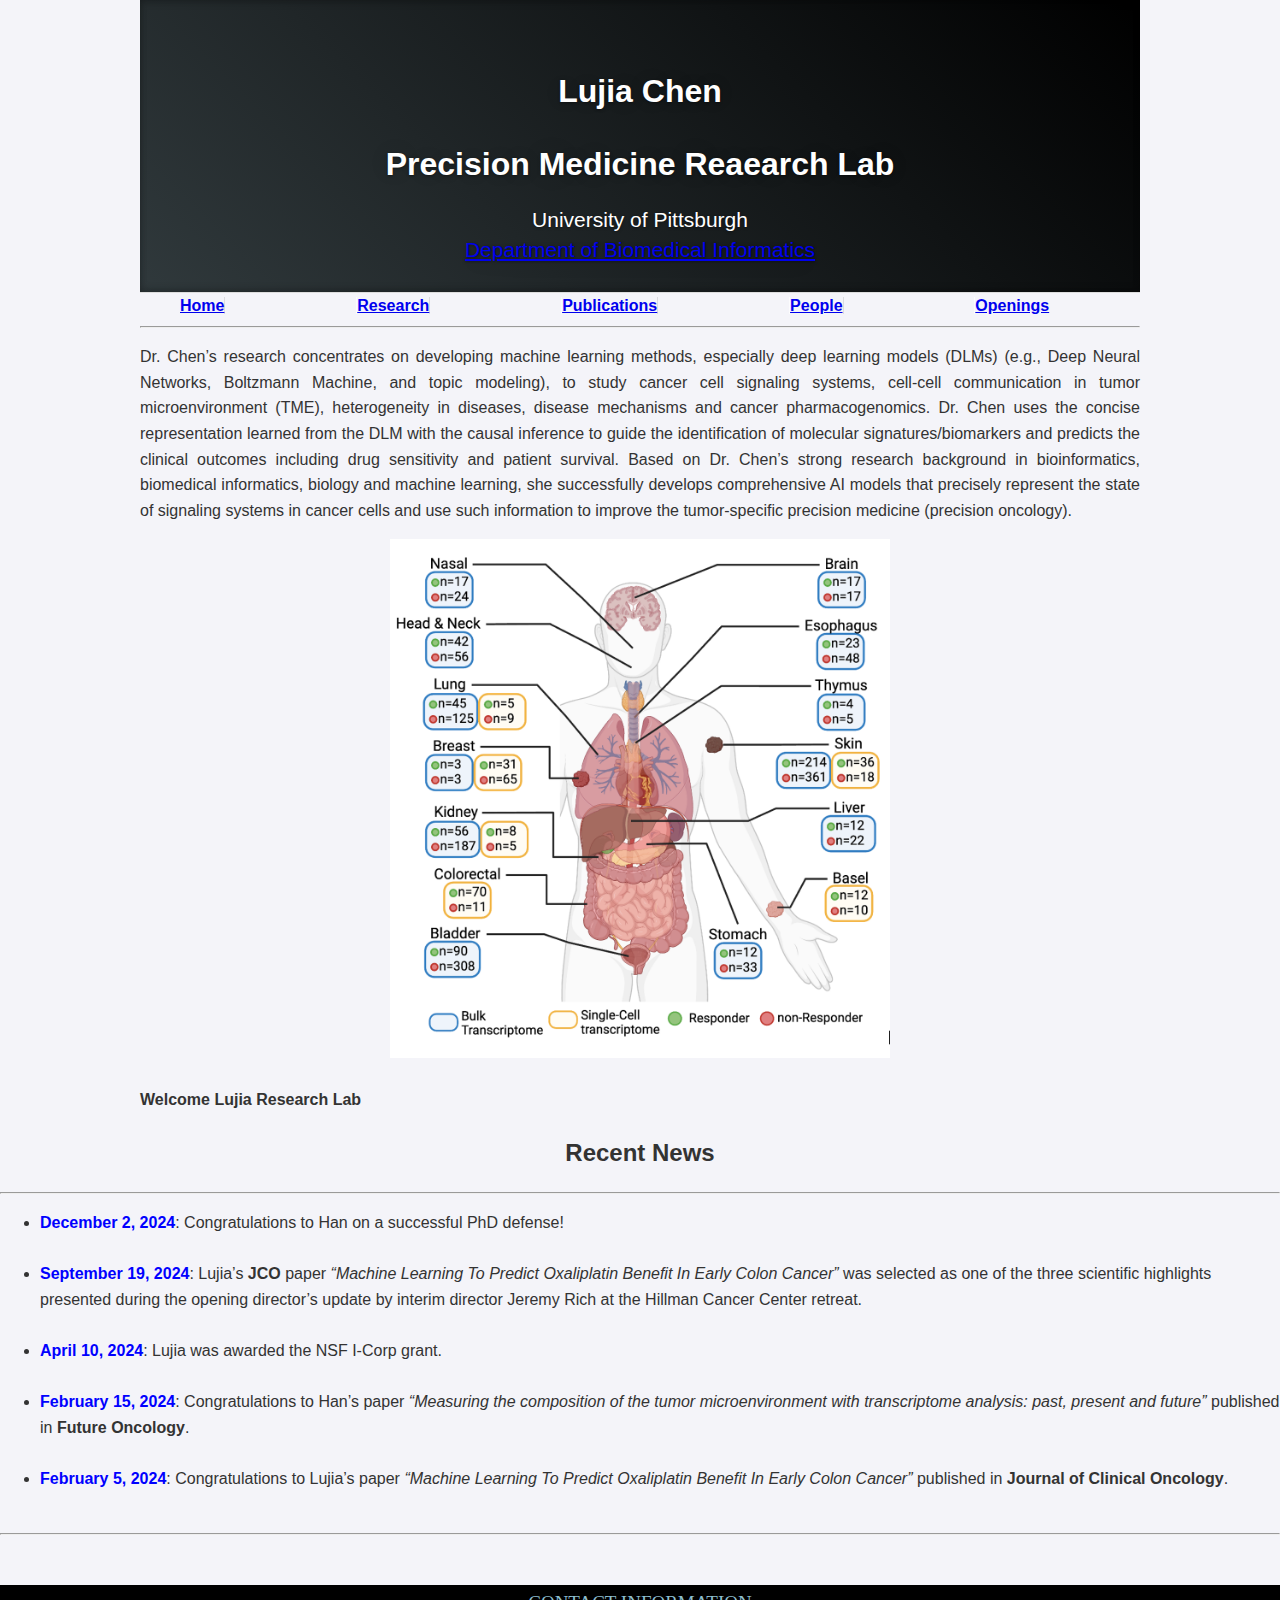
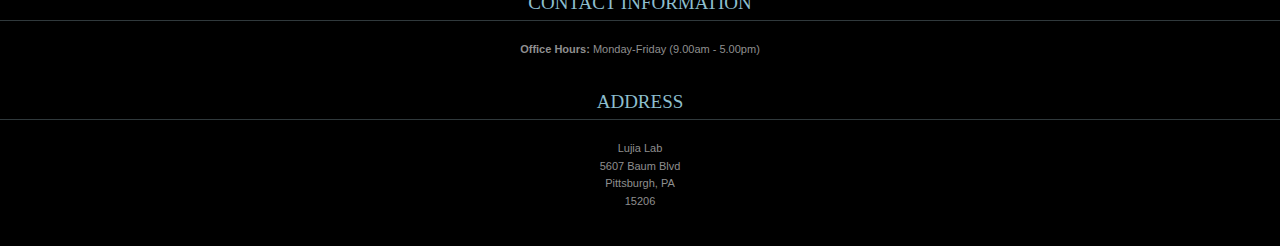
==== commit b32b6a10: "update page" ====
--- a/index.html
+++ b/index.html
@@ -37,7 +37,8 @@
                         <li><a href="publications.html">Publications</a></li>
                         <!-- <li><a href="teaching.html">Teaching</a></li> -->
                         <li><a href="people.html">People</a></li>
-                        <li><a href="contact.html">Contact</a></li>
+                        <li><a href="contact.html">Openings</a></li>
+
                      </ul>
                   </div>
                </div>
--- a/css/theme.css
+++ b/css/theme.css
@@ -0,0 +1,559 @@
+/* body {
+	padding-top: 15px;
+	padding-bottom: 0px;
+} */
+body {
+	font-family: Arial, sans-serif;
+	line-height: 1.6;
+	background-color: #f4f4f9;
+	margin: 0;
+	padding: 0;
+	color: #333;
+}
+
+/* Custom container */
+
+.container {
+	margin: 0 auto;
+	max-width: 1000px;
+}
+
+.container>hr {
+	margin: 20px 0
+}
+
+
+/* Customize the navbar links to be fill the entire space of the .navbar */
+
+.navbar .navbar-inner {
+	padding: 0
+}
+
+.navbar .nav {
+	margin: 0;
+	display: table;
+	width: 100%;
+}
+
+.navbar .nav li {
+	display: table-cell;
+	width: 1%;
+	float: none;
+}
+
+.navbar .nav li a {
+	font-weight: bold;
+	text-align: center;
+	border-left: 1px solid rgba(255, 255, 255, .75);
+	border-right: 1px solid rgba(0, 0, 0, .1);
+}
+
+.navbar .nav li:first-child a {
+	border-left: 0;
+	border-radius: 3px 0 0 3px;
+}
+
+.navbar .nav li:last-child a {
+	border-right: 0;
+	border-radius: 0 3px 3px 0;
+}
+
+body>.navbar {
+	font-size: 13px
+}
+
+
+/* Change the docs' brand */
+
+body>.navbar .brand {
+	padding-right: 0;
+	padding-left: 0;
+	margin-left: 20px;
+	float: right;
+	font-weight: bold;
+	color: #000;
+	text-shadow: 0 1px 0 rgba(255, 255, 255, .1), 0 0 30px rgba(255, 255, 255, .125);
+	-webkit-transition: all .2s linear;
+	-moz-transition: all .2s linear;
+	transition: all .2s linear;
+}
+
+body>.navbar .brand:hover {
+	text-decoration: none;
+	text-shadow: 0 1px 0 rgba(255, 255, 255, .1), 0 0 30px rgba(255, 255, 255, .4);
+}
+
+
+/* Sidenav for Docs
+         -------------------------------------------------- */
+
+@media screen and (max-width: 768px) {
+	.bs-docs-sidenav {
+		display: none !important;
+	}
+}
+
+.bs-docs-sidenav {
+	width: 228px;
+	margin: 30px 0 0;
+	padding: 0;
+	background-color: #fff;
+	-webkit-border-radius: 6px;
+	-moz-border-radius: 6px;
+	border-radius: 6px;
+	-webkit-box-shadow: 0 1px 4px rgba(0, 0, 0, .065);
+	-moz-box-shadow: 0 1px 4px rgba(0, 0, 0, .065);
+	box-shadow: 0 1px 4px rgba(0, 0, 0, .065);
+}
+
+.bs-docs-sidenav>li>a {
+	display: block;
+	width: 200px;
+	margin: 0 0 -1px;
+	padding: 8px 14px;
+	border: 1px solid #e5e5e5;
+}
+
+.bs-docs-sidenav>li>a.subhead {
+	display: block;
+	width: 168px;
+	margin: 0 0 -1px;
+	padding: 8px 30px;
+	border: 1px solid #e5e5e5;
+	font-size: 12px;
+}
+
+.bs-docs-sidenav>li:first-child>a {
+	-webkit-border-radius: 6px 6px 0 0;
+	-moz-border-radius: 6px 6px 0 0;
+	border-radius: 6px 6px 0 0;
+}
+
+.bs-docs-sidenav>li:last-child>a {
+	-webkit-border-radius: 0 0 6px 6px;
+	-moz-border-radius: 0 0 6px 6px;
+	border-radius: 0 0 6px 6px;
+}
+
+.bs-docs-sidenav>.active>a {
+	position: relative;
+	z-index: 2;
+	padding: 9px 15px;
+	border: 0;
+	text-shadow: 0 1px 0 rgba(0, 0, 0, .15);
+	-webkit-box-shadow: inset 1px 0 0 rgba(0, 0, 0, .1), inset -1px 0 0 rgba(0, 0, 0, .1);
+	-moz-box-shadow: inset 1px 0 0 rgba(0, 0, 0, .1), inset -1px 0 0 rgba(0, 0, 0, .1);
+	box-shadow: inset 1px 0 0 rgba(0, 0, 0, .1), inset -1px 0 0 rgba(0, 0, 0, .1);
+}
+
+.bs-docs-sidenav>li>a:hover {
+	background-color: #f5f5f5
+}
+
+.bs-docs-sidenav a:hover .icon-chevron-right {
+	opacity: .5
+}
+
+.bs-docs-sidenav.affix {
+	top: 10px
+}
+
+.bs-docs-sidenav.affix-bottom {
+	position: absolute;
+	top: auto;
+	bottom: 270px;
+}
+
+
+/* Responsive
+         -------------------------------------------------- */
+
+.affix {
+	top: 0px
+}
+
+#media {
+	margin-top: 70px
+}
+
+#media .header {
+	margin-left: 0;
+	margin-bottom: 56px;
+	margin-top: 30px;
+}
+
+#media .post_row {
+	margin-left: 0;
+	margin-bottom: 40px;
+}
+
+#media .lastpost_row {
+	margin-bottom: 0
+}
+
+#media .post_row .post {
+	background: #fff;
+	/*margin-left: 0;;
+    margin-right: 20px;*/
+	border-radius: 4px;
+	box-shadow: 1px 1px 2px 0px #E0E0E0;
+	width: 487px;
+	height: 616px;
+}
+
+#media .post_row .last {
+	margin-right: 0
+}
+
+#media .post_row .post .img {
+	position: relative;
+	text-align: center;
+}
+
+#media .post_row .post .img .date {
+	background: #E8554E;
+	position: absolute;
+	padding: 2px 5px;
+	top: 0;
+	left: 11px;
+}
+
+#media .post_row .post .img .date p {
+	color: #fff;
+	font-size: 14px;
+	font-weight: bold;
+	font-style: italic;
+	margin: 0;
+}
+
+#media .post_row .post .img img {
+	height: 275px;
+	width: 410px;
+}
+
+#media .post_row .post .text {
+	margin: 18px auto 0;
+	width: 83%;
+}
+
+#media .post_row .post .text h5 {
+	margin: 0 0 8px 0;
+	font-size: 20px;
+	line-height: 23px;
+}
+
+#media .post_row .post .text h5 a {
+	color: #333
+}
+
+#media .post_row .post .text span.date {
+	color: #9F9F9F;
+	display: block;
+	margin-bottom: 12px;
+	font-style: italic;
+	font-size: 13px;
+}
+
+#media .post_row .post .text p {
+	margin: 0;
+	line-height: 21px;
+	font-size: 14px;
+}
+
+#media .post_row .post .author_box {
+	margin: 12px auto 20px;
+	border-top: 1px solid #EDEDED;
+	overflow: hidden;
+	text-align: left;
+	width: 85%;
+	padding-top: 12px;
+}
+
+#media .post_row .post .author_box h6 {
+	margin: 0 0 3px 0;
+	font-size: 13px;
+	line-height: 15px;
+	font-style: italic;
+	font-weight: normal;
+	color: #B2B2B2;
+}
+
+#media .post_row .post .author_box p {
+	color: #B2B2B2;
+	font-style: italic;
+	font-size: 13px;
+	line-height: 14px;
+	margin: 0;
+}
+
+#media .post_row .post .author_box img {
+	float: right
+}
+
+#media .post_row .post a.plus_wrapper {
+	width: 99%;
+	text-align: center;
+	background: #fff;
+	display: none;
+	border-radius: 0px 0px 4px 4px;
+	padding: 6px 0px 2px;
+	margin: 0 auto 1px;
+}
+
+#media .post_row .post a.plus_wrapper span {
+	color: #1189D9;
+	font-size: 30px;
+	font-weight: bold;
+}
+
+#media .post_row .post:hover a.plus_wrapper {
+	display: block
+}
+
+#media .post_row .post:hover {
+	box-shadow: 0px 1px 5px 1px rgb(216, 216, 216)
+}
+
+#media .post_row .post:hover .text h5 a {
+	color: #1189D9
+}
+
+.map .box_wrapp {
+	position: absolute;
+	margin: 15px auto;
+	box-shadow: 0 0 7px 0 rgba(26, 26, 26, 0.4);
+	padding: 30px 0 30px;
+	background: white;
+	border-radius: 4px;
+	margin-top: 25px;
+}
+
+.map .box_wrapp .box_cont {
+	margin: 30px auto;
+	width: 76%;
+}
+
+.section-header {
+	text-align: center;
+	margin-bottom: 35px;
+}
+
+.section-header h1,
+.title-text {
+	font-weight: bold;
+	font-size: 30px;
+	margin: 12.5px 0;
+	font-weight: 100;
+	margin-bottom: 25px;
+	line-height: 55px;
+}
+
+.feature-item:hover {
+	box-shadow: 0px 1px 5px 1px rgb(216, 216, 216)
+}
+
+.feature-item img {
+	margin-left: 15px;
+	margin-right: 15px;
+	max-width: 90%;
+	height: 200px;
+}
+
+.feature-item h5 {
+	margin-left: 15px;
+	margin-right: 15px;
+	margin-top: 20px;
+	margin-bottom: 20px;
+}
+
+.feature-item p {
+	margin-left: 15px;
+	margin-right: 15px;
+}
+
+.feature-heading {
+	margin-top: 20px;
+	margin-bottom: 20px;
+	margin-left: 15px;
+	margin-right: 15px;
+}
+
+.feature-heading a:hover {
+	text-decoration: none;
+}
+
+.feature-button {
+	font-size: 16px;
+	background-image: none;
+	box-shadow: none;
+	margin-bottom: 10px;
+}
+
+.centered {
+	text-align: center;
+}
+
+.subhead {
+	text-align: left;
+	border-bottom: 1px solid #ddd;
+}
+
+.jumbotron {
+	position: relative;
+	padding: 45px 0px 35px 0px;
+	color: #fff;
+	text-align: center;
+	text-shadow: 0 1px 3px rgba(0, 0, 0, .4), 0 0 30px rgba(0, 0, 0, .075);
+	background: #30393C;
+	background: -moz-linear-gradient(45deg, #30393C 0%, #000000 100%);
+	background: -webkit-gradient(linear, left bottom, right top, color-stop(0%, #30393C), color-stop(100%, #30393C));
+	background: -webkit-linear-gradient(45deg, #30393C 0%, #000000 100%);
+	background: -o-linear-gradient(45deg, #30393C 0%, #000000 100%);
+	background: -ms-linear-gradient(45deg, #30393C 0%, #000000 100%);
+	background: linear-gradient(45deg, #30393C 0%, #000000 100%) repeat;
+	-webkit-box-shadow: inset 0 3px 7px rgba(0, 0, 0, .2), inset 0 -3px 7px rgba(0, 0, 0, .2);
+	-moz-box-shadow: inset 0 3px 7px rgba(0, 0, 0, .2), inset 0 -3px 7px rgba(0, 0, 0, .2);
+	box-shadow: inset 0 3px 7px rgba(0, 0, 0, .2), inset 0 -3px 7px rgba(0, 0, 0, .2);
+}
+
+.jumbotron:after {
+	content: '';
+	display: block;
+	position: absolute;
+	top: 0;
+	right: 0;
+	bottom: 0;
+	left: 0;
+	opacity: .4;
+}
+
+.lead {
+	margin-bottom: 0px;
+	font-size: 21px;
+	font-weight: 200;
+	line-height: 15px;
+}
+
+img.float-left {
+	float: left;
+	margin-top: 9px;
+	margin-left: 0px;
+	margin-right: 30px;
+	margin-bottom: 12px;
+}
+
+img.float-right {
+	float: right;
+	margin-top: 9px;
+	margin-right: 0px;
+	margin-bottom: 12px;
+	margin-left: 30px;
+}
+
+img.publications-thumb {
+	width: 142px;
+	height: 188px;
+}
+
+.caption {
+	margin: 10px;
+}
+
+.responsive-video {
+	position: relative;
+	padding-bottom: 56.25%;
+	padding-top: 60px;
+	overflow: hidden;
+}
+
+.responsive-video iframe,
+.responsive-video object,
+.responsive-video embed {
+	position: absolute;
+	top: 0;
+	left: 0;
+	width: 93.5%;
+	height: 93.5%;
+}
+
+.video-caption {
+	margin: 10px;
+}
+
+.accordion {
+	margin-bottom: 20px;
+	margin-right: 40px;
+}
+
+.thumbnail>img.sponsor {
+	width: 212px;
+	height: 150px;
+}
+
+img.carousel-image {
+	width: 100%;
+}
+
+li.publication {
+	margin-bottom: 20px;
+}
+
+.page-header h3 a:hover {
+	text-decoration: none;
+}
+
+iframe.map-frame {
+	border: none;
+	overflow: hidden;
+	margin-top: 10px;
+	margin-bottom: 10px;
+	margin-left: 0px;
+	margin-right: 0px;
+	height: 550px;
+	width: 100%;
+}
+
+ul.sponsors {
+	margin-top: 40px;
+	margin-bottom: 40px;
+}
+
+#footer {
+	z-index: 10;
+	margin-top: 50px;
+	margin-bottom: 0px;
+	padding-bottom: 25px;
+	border-top-width: 8px;
+	border-top-style: solid;
+	border-top-color: #2F2F2F;
+	background-color: #000000;
+	border: 0;
+	font-size: 100%;
+	font: inherit;
+	vertical-align: baseline;
+	text-align: center;
+}
+
+#footer h3 {
+	font-size: 19px;
+	text-transform: uppercase;
+	font-family: BebasNeueRegular;
+	color: #8DBECE;
+	border-bottom-width: 1px;
+	border-bottom-style: solid;
+	border-bottom-color: #30393C;
+	line-height: 35px;
+	margin-bottom: 20px;
+	margin-top: 25px;
+	font-weight: normal;
+}
+
+#footer a img {
+	margin-top: 40px;
+}
+
+#footer p,
+#footer address {
+	color: #8F8F8F;
+	font-size: 11px;
+}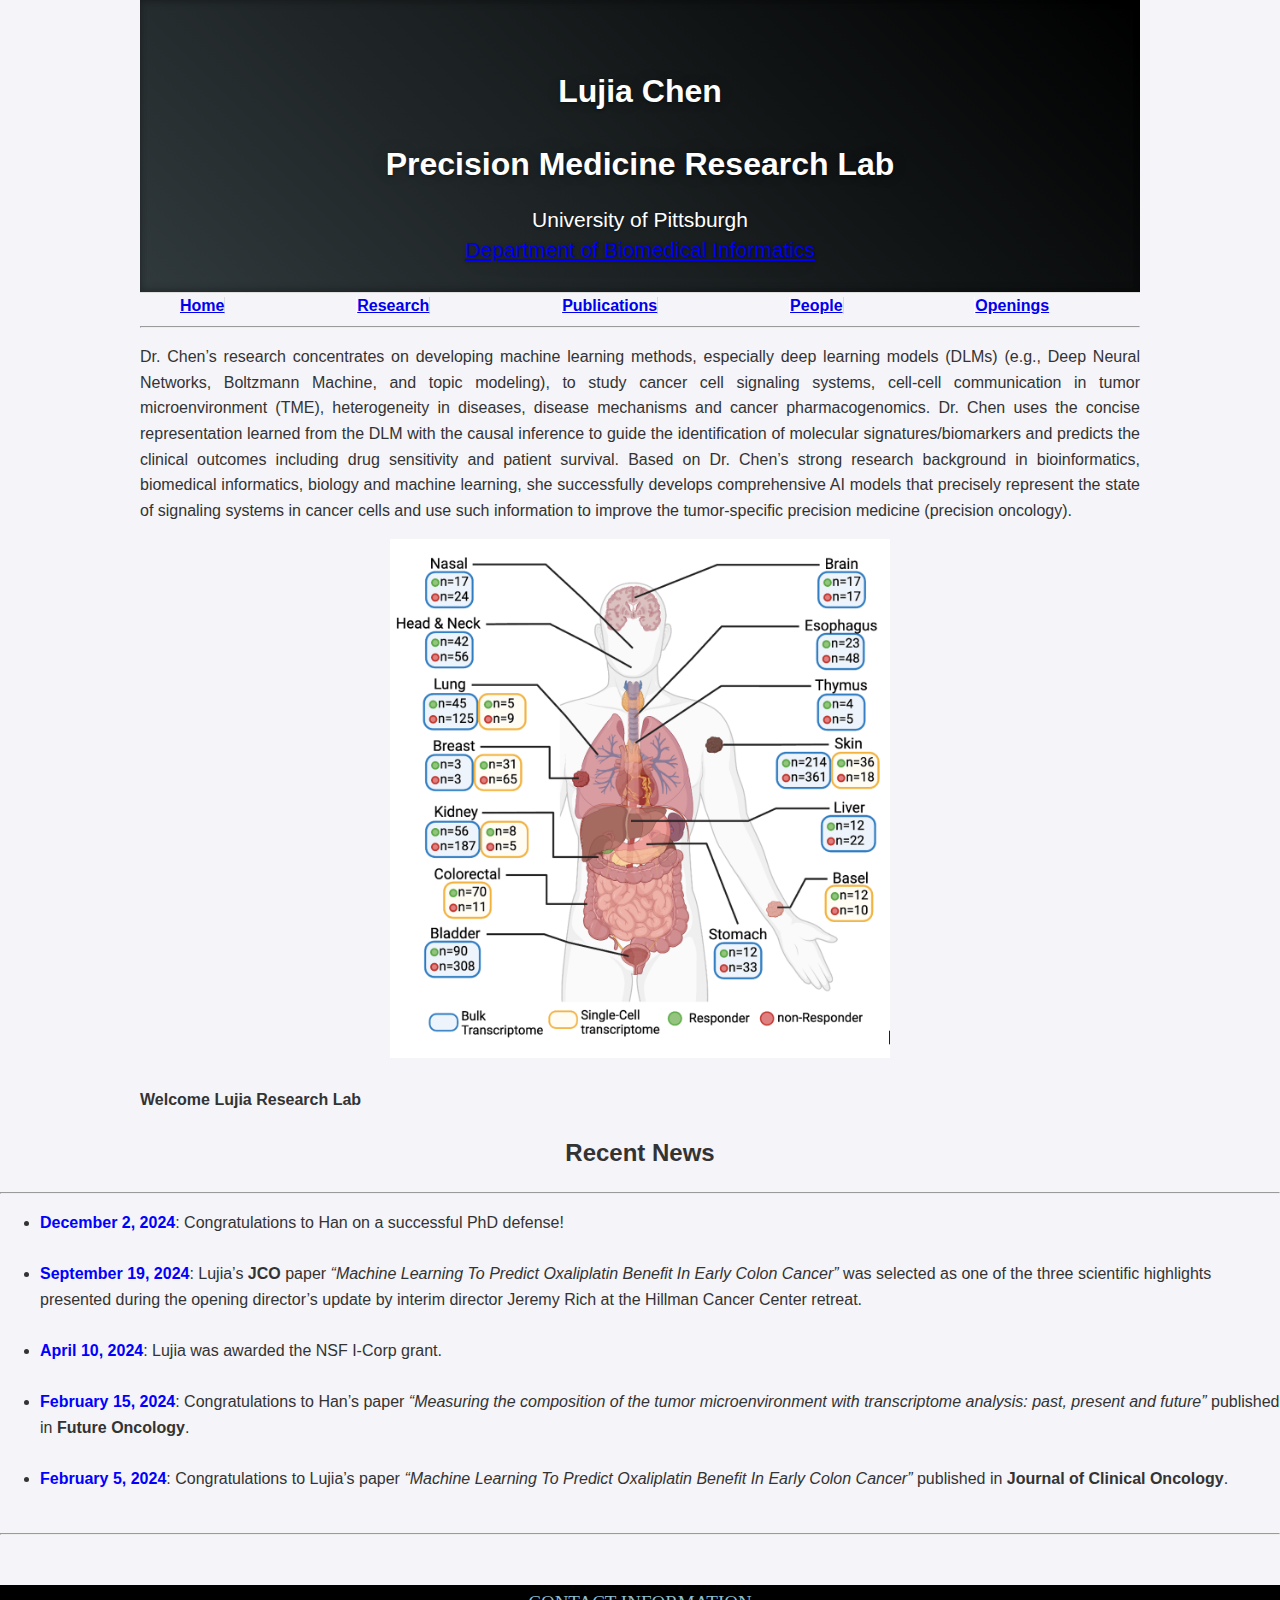
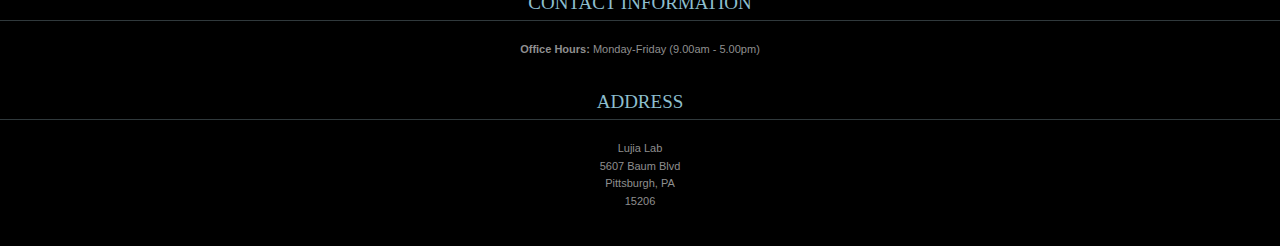
==== commit 6294ea0c: "Update index.html" ====
--- a/index.html
+++ b/index.html
@@ -21,7 +21,7 @@
       <div class="container">
          <header class="jumbotron subhead" id="overview">
             <h1> Lujia Chen</h1>
-            <h1>Precision Medicine Reaearch Lab</h1>
+            <h1>Precision Medicine Research Lab</h1>
             
             <p class="lead"> University of Pittsburgh <br> <br> <a href="https://www.dbmi.pitt.edu/">Department of Biomedical Informatics</a> </p>
             
@@ -44,6 +44,7 @@
                </div>
             </div>
          </div>
+         
       <div>
          <hr>
          <!-- <div class="row-fluid">
@@ -164,7 +165,7 @@
                      <br/>
                   </div>
                </div> -->
-
+               <div class="span10">
                <ul>
                   <li>
                       <span class="highlight">December 2, 2024</span>: Congratulations to Han on a successful PhD defense!
@@ -198,7 +199,7 @@
 
                <hr>
             </div>
-
+         </div>
 
             <!-- <div class="row-fluid">
                
@@ -292,4 +293,4 @@
       <script src="js/bootstrap.min.js"></script>
       <script> $('#main-carousel').carousel(); </script>
    </body>
-</html>+</html>
